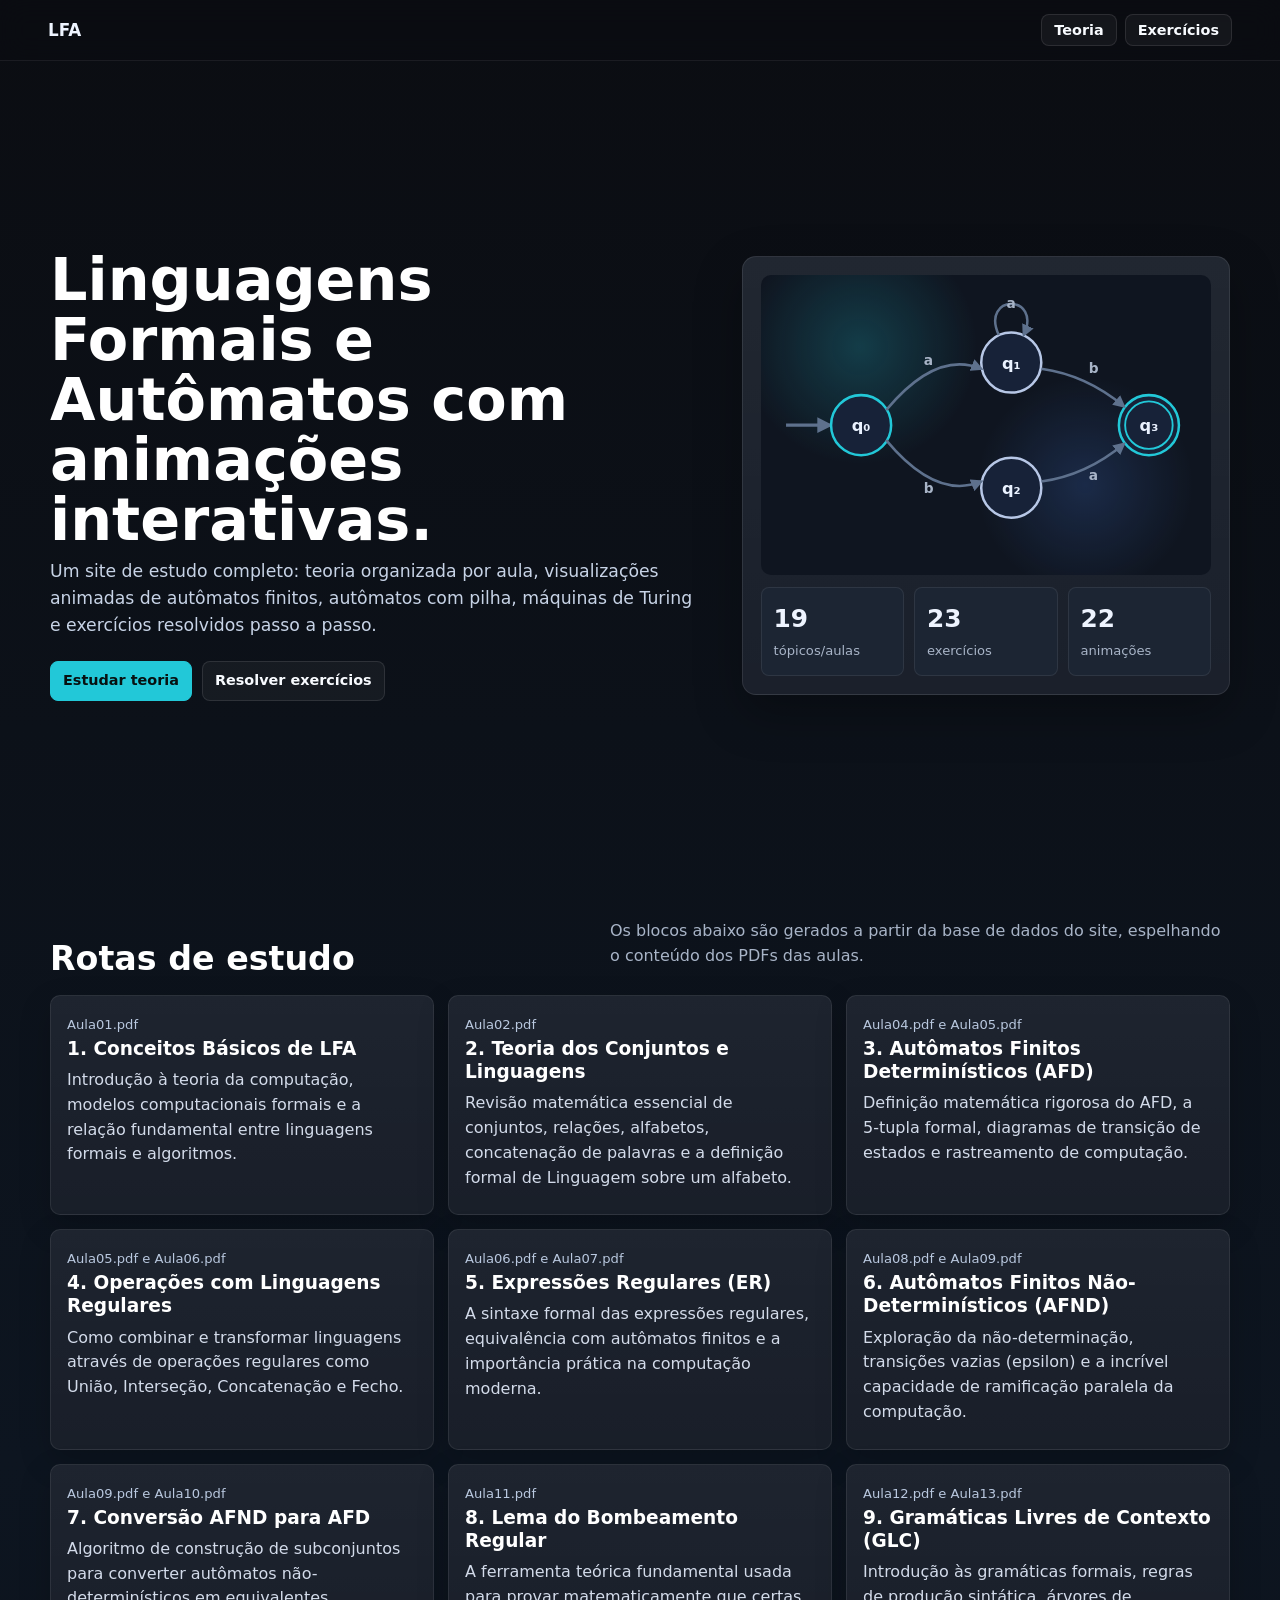
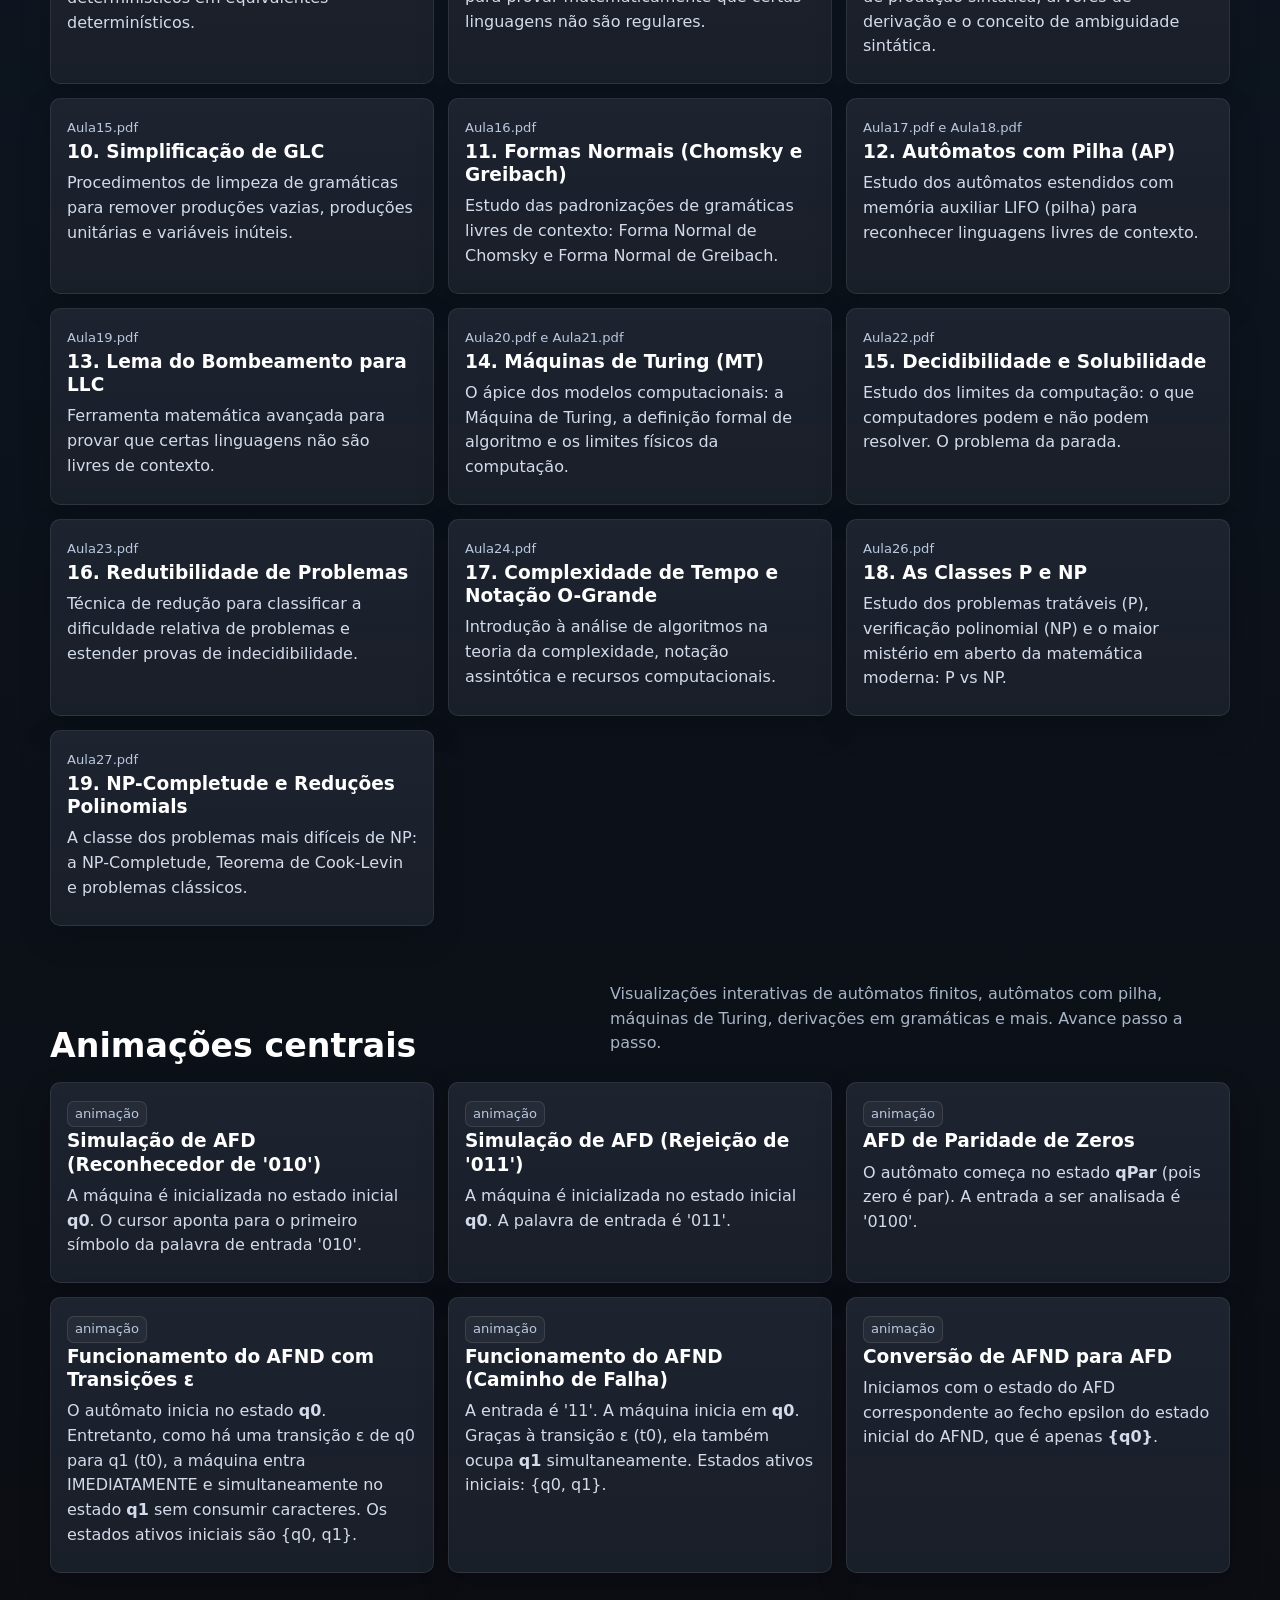
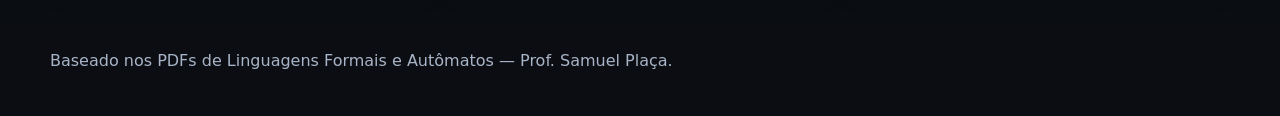
==== index.html @ 789943cb "Initial commit" ====
<!doctype html>
<html lang="pt-BR">
<head>
  <meta charset="utf-8" />
  <meta name="viewport" content="width=device-width, initial-scale=1" />
  <meta name="description" content="Guia interativo de Linguagens Formais e Autômatos com teoria, animações SVG de autômatos e exercícios resolvidos." />
  <link rel="icon" href="data:," />
  <link rel="stylesheet" href="assets/css/site.css" />
  <title>Linguagens Formais e Autômatos - Guia Interativo</title>
</head>
<body data-view="home">
  <header class="topbar">
      <a class="brand" href="index.html">LFA</a>
    <nav class="main-nav" aria-label="Navegação principal">
      <a href="teoria/index.html">Teoria</a>
      <a href="exercicios/index.html">Exercícios</a>
    </nav>
  </header>

  <main>
    <section class="hero">
      <div>
        <h1>Linguagens Formais e Autômatos com animações interativas.</h1>
        <p>Um site de estudo completo: teoria organizada por aula, visualizações animadas de autômatos finitos, autômatos com pilha, máquinas de Turing e exercícios resolvidos passo a passo.</p>
        <div class="hero-actions">
          <a class="button primary" href="teoria/index.html">Estudar teoria</a>
          <a class="button" href="exercicios/index.html">Resolver exercícios</a>
        </div>
      </div>
      <div class="hero-panel">
        <div class="automaton-preview">
          <svg viewBox="0 0 360 240" aria-hidden="true">
            <!-- Initial arrow -->
            <line x1="20" y1="120" x2="55" y2="120" stroke="#5e718d" stroke-width="2.5" marker-end="url(#heroArrow)" />
            <!-- States -->
            <circle cx="80" cy="120" r="24" fill="#172238" stroke="#22c8d8" stroke-width="2"/>
            <text x="80" y="125" text-anchor="middle" fill="#eaf2ff" font-size="13" font-weight="800">q₀</text>
            <circle cx="200" cy="70" r="24" fill="#172238" stroke="#b7c7e6" stroke-width="2"/>
            <text x="200" y="75" text-anchor="middle" fill="#eaf2ff" font-size="13" font-weight="800">q₁</text>
            <circle cx="200" cy="170" r="24" fill="#172238" stroke="#b7c7e6" stroke-width="2"/>
            <text x="200" y="175" text-anchor="middle" fill="#eaf2ff" font-size="13" font-weight="800">q₂</text>
            <!-- Accepting state (double circle) -->
            <circle cx="310" cy="120" r="24" fill="#172238" stroke="#22c8d8" stroke-width="2"/>
            <circle cx="310" cy="120" r="19" fill="none" stroke="#22c8d8" stroke-width="1.5"/>
            <text x="310" y="125" text-anchor="middle" fill="#eaf2ff" font-size="13" font-weight="800">q₃</text>
            <!-- Transitions -->
            <path d="M 100 108 Q 140 60 176 75" fill="none" stroke="#5e718d" stroke-width="2" marker-end="url(#heroArrow)"/>
            <text x="130" y="72" fill="#a8b4c7" font-size="11" font-weight="700">a</text>
            <path d="M 100 132 Q 140 180 176 165" fill="none" stroke="#5e718d" stroke-width="2" marker-end="url(#heroArrow)"/>
            <text x="130" y="174" fill="#a8b4c7" font-size="11" font-weight="700">b</text>
            <path d="M 224 75 Q 260 80 290 105" fill="none" stroke="#5e718d" stroke-width="2" marker-end="url(#heroArrow)"/>
            <text x="262" y="78" fill="#a8b4c7" font-size="11" font-weight="700">b</text>
            <path d="M 224 165 Q 260 160 290 135" fill="none" stroke="#5e718d" stroke-width="2" marker-end="url(#heroArrow)"/>
            <text x="262" y="164" fill="#a8b4c7" font-size="11" font-weight="700">a</text>
            <!-- Self-loop on q1 -->
            <path d="M 190 48 C 175 15, 225 15, 210 48" fill="none" stroke="#5e718d" stroke-width="2" marker-end="url(#heroArrow)"/>
            <text x="200" y="26" text-anchor="middle" fill="#a8b4c7" font-size="11" font-weight="700">a</text>
            <defs>
              <marker id="heroArrow" viewBox="0 0 10 10" refX="8" refY="5" markerWidth="5" markerHeight="5" orient="auto-start-reverse">
                <path d="M 0 0 L 10 5 L 0 10 z" fill="#5e718d"/>
              </marker>
            </defs>
          </svg>
        </div>
        <div class="mini-stats" id="homeStats"></div>
      </div>
    </section>

    <section class="section-shell">
      <div class="section-heading">
        <h2>Rotas de estudo</h2>
        <p>Os blocos abaixo são gerados a partir da base de dados do site, espelhando o conteúdo dos PDFs das aulas.</p>
      </div>
      <div id="homeTopicGrid" class="topic-grid"></div>
    </section>

    <section class="section-shell compact">
      <div class="section-heading">
        <h2>Animações centrais</h2>
        <p>Visualizações interativas de autômatos finitos, autômatos com pilha, máquinas de Turing, derivações em gramáticas e mais. Avance passo a passo.</p>
      </div>
      <div id="homeAnimationGrid" class="animation-grid"></div>
    </section>
  </main>

  <footer class="footer">
        <span>Baseado nos PDFs de Linguagens Formais e Autômatos — Prof. Samuel Plaça.</span>
  </footer>

  <script src="assets/js/site-data.js"></script>
  <script src="assets/js/site.js"></script>
</body>
</html>
---- assets/css/site.css ----
/* ===================================================================
   Linguagens Formais e Autômatos – site.css
   Dark-themed · Glassmorphism · Cyan/Teal accent
   =================================================================== */

/* ── Design Tokens ────────────────────────────────────────────────── */
:root{
  --bg:#0b0d12;
  --bg-soft:#111722;
  --panel:#151b26;
  --panel-2:#1c2533;
  --text:#eef4ff;
  --muted:#a8b4c7;
  --line:#344256;
  --accent:#22c8d8;          /* cyan/teal – cor primária */
  --accent-dark:#179ba8;
  --accent-glow:rgba(34,200,216,.25);
  --blue:#4f8cff;
  --orange:#f5a524;
  --red:#ef4b4b;
  --purple:#a77cff;
  --green:#1db77f;
  --shadow:0 18px 48px rgba(0,0,0,.28);
}

/* ── Reset & Base ─────────────────────────────────────────────────── */
*{box-sizing:border-box}
html{scroll-behavior:smooth}
body{
  margin:0;
  background:linear-gradient(180deg,#0b0d12 0%,#0d1520 44%,#0b0d12 100%);
  color:var(--text);
  font-family:Inter,ui-sans-serif,system-ui,-apple-system,Segoe UI,Roboto,Arial,sans-serif;
  line-height:1.55;
}
a{color:inherit;text-decoration:none}
p{color:#d3dbea;margin:8px 0}
h1,h2,h3{margin:0;color:#fff;letter-spacing:0}
h1{font-size:clamp(2.2rem,4.6vw,4.9rem);line-height:1.02}
h2{font-size:clamp(1.6rem,2.6vw,2.4rem);line-height:1.12}
h3{font-size:1.16rem;line-height:1.25}

/* ── Utility ──────────────────────────────────────────────────────── */
.sr-only{
  position:absolute;
  width:1px;
  height:1px;
  padding:0;
  margin:-1px;
  overflow:hidden;
  clip:rect(0,0,0,0);
  white-space:nowrap;
  border:0;
}

/* ── Topbar ───────────────────────────────────────────────────────── */
.topbar{
  position:sticky;
  z-index:20;
  top:0;
  display:flex;
  align-items:center;
  justify-content:space-between;
  gap:18px;
  padding:14px clamp(18px,4vw,48px);
  background:rgba(11,13,18,.84);
  border-bottom:1px solid rgba(255,255,255,.07);
  backdrop-filter:blur(14px);
}
.brand{font-weight:850;font-size:1.05rem}

/* ── Navigation ───────────────────────────────────────────────────── */
.main-nav{display:flex;gap:8px;flex-wrap:wrap;justify-content:flex-end}
.main-nav a,.button,.tab-list button,.step-controls button{
  border:1px solid rgba(255,255,255,.1);
  background:rgba(255,255,255,.045);
  color:#f8fbff;
  border-radius:8px;
  padding:8px 12px;
  font:700 .9rem/1 Inter,system-ui,sans-serif;
  cursor:pointer;
}
.main-nav a:hover,.main-nav a.active,.button.primary,.tab-list button.active,.step-controls button:hover{
  background:var(--accent);
  border-color:var(--accent);
  color:#071111;
}

/* ── Main container ───────────────────────────────────────────────── */
main{width:min(1180px,calc(100% - 36px));margin:0 auto}

/* ── Hero ─────────────────────────────────────────────────────────── */
.hero{
  min-height:calc(100vh - 72px);
  display:grid;
  grid-template-columns:minmax(0,1.05fr) minmax(320px,.78fr);
  gap:34px;
  align-items:center;
  padding:56px 0;
}
.hero p{max-width:760px;font-size:1.08rem;color:#c7d3e6}
.hero-actions{display:flex;gap:10px;flex-wrap:wrap;margin-top:22px}
.button{display:inline-flex;align-items:center;justify-content:center;min-height:40px}

/* ── Hero Panel (automaton preview) ───────────────────────────────── */
.hero-panel{
  border:1px solid rgba(255,255,255,.09);
  background:linear-gradient(180deg,rgba(255,255,255,.05),rgba(255,255,255,.025)),var(--panel);
  border-radius:14px;
  padding:18px;
  box-shadow:var(--shadow);
}

/* ── Automaton preview (hero) ─────────────────────────────────────── */
.automaton-preview{
  position:relative;
  aspect-ratio:3/2;
  border-radius:10px;
  overflow:hidden;
  background:
    radial-gradient(circle at 22% 24%,rgba(34,200,216,.22),transparent 28%),
    radial-gradient(circle at 72% 70%,rgba(79,140,255,.18),transparent 28%),
    #0f1520;
}
.automaton-preview svg{position:absolute;inset:0;width:100%;height:100%}

/* State circles inside preview */
.automaton-preview .state{
  position:absolute;
  left:var(--x);
  top:var(--y);
  z-index:2;
  display:grid;
  place-items:center;
  width:38px;
  height:38px;
  transform:translate(-50%,-50%);
  border-radius:50%;
  background:#122030;
  border:2px solid #b7c7e6;
  font-weight:850;
  font-size:.82rem;
  color:var(--text);
  transition:border-color .25s ease,box-shadow .25s ease;
}
.automaton-preview .state.accepting{
  box-shadow:0 0 0 3px #122030, 0 0 0 5px #b7c7e6;
}

/* ── Mini Stats ───────────────────────────────────────────────────── */
.mini-stats{display:grid;grid-template-columns:repeat(3,1fr);gap:10px;margin-top:12px}
.stat{border:1px solid rgba(255,255,255,.08);background:var(--panel-2);border-radius:8px;padding:12px}
.stat strong{display:block;font-size:1.55rem}
.stat span{font-size:.82rem;color:var(--muted)}

/* ── Sections ─────────────────────────────────────────────────────── */
.section-shell{padding:22px 0 48px}
.section-shell.compact{padding-top:0}
.section-heading{display:flex;justify-content:space-between;gap:20px;align-items:end;margin-bottom:18px}
.section-heading p{max-width:620px;color:var(--muted)}
.section-heading.tight{align-items:start;display:block}

/* ── Cards Grids ──────────────────────────────────────────────────── */
.topic-grid,.animation-grid{display:grid;grid-template-columns:repeat(3,minmax(0,1fr));gap:14px}

.topic-card,.animation-card,.content-card,.exercise-card{
  border:1px solid rgba(255,255,255,.08);
  background:linear-gradient(180deg,rgba(255,255,255,.04),rgba(255,255,255,.015)),var(--panel);
  border-radius:10px;
  padding:16px;
  box-shadow:0 12px 32px rgba(0,0,0,.18);
}

.topic-card small,.source,.tag{color:#b9c8df;font-size:.82rem}
.source{display:inline-block;max-width:100%;overflow-wrap:anywhere;word-break:break-word}
.tag{
  display:inline-flex;
  align-items:center;
  border:1px solid rgba(255,255,255,.1);
  border-radius:7px;
  padding:2px 7px;
  background:rgba(255,255,255,.045);
  margin:2px 4px 2px 0;
}

/* ── App Layout (teoria / exercícios) ─────────────────────────────── */
.app-layout{
  display:grid;
  grid-template-columns:300px minmax(0,1fr);
  gap:22px;
  align-items:start;
  width:min(1480px,calc(100% - 28px));
  padding:24px 0 54px;
  transition:grid-template-columns .2s ease;
}
.app-layout.rail-collapsed{
  grid-template-columns:58px minmax(0,1fr);
}

/* ── Rail / Sidebar ───────────────────────────────────────────────── */
.rail{
  position:sticky;
  top:72px;
  max-height:calc(100vh - 92px);
  overflow:auto;
  border:1px solid rgba(255,255,255,.08);
  background:rgba(18,24,34,.9);
  border-radius:12px;
  padding:16px;
  transition:padding .2s ease,background .2s ease;
}
.rail h1{font-size:1.6rem}
.rail p{font-size:.92rem;color:var(--muted)}
.rail-head{display:flex;align-items:center;justify-content:space-between;gap:12px}

.rail-toggle{
  flex:0 0 auto;
  display:grid;
  place-items:center;
  width:34px;
  height:34px;
  border:1px solid rgba(255,255,255,.13);
  border-radius:8px;
  background:rgba(255,255,255,.055);
  cursor:pointer;
}
.rail-toggle:hover{border-color:var(--accent);background:rgba(34,200,216,.16)}

.rail-toggle-lines,.rail-toggle-lines::before,.rail-toggle-lines::after{
  display:block;
  width:16px;
  height:2px;
  border-radius:3px;
  background:#e9f3ff;
}
.rail-toggle-lines{position:relative}
.rail-toggle-lines::before,.rail-toggle-lines::after{content:"";position:absolute;left:0}
.rail-toggle-lines::before{top:-6px}
.rail-toggle-lines::after{top:6px}

.rail-content{transition:opacity .15s ease,transform .15s ease}
.rail.is-collapsed{padding:12px 8px;overflow:hidden}
.rail.is-collapsed .rail-head{justify-content:center}
.rail.is-collapsed .rail-title,.rail.is-collapsed .rail-content{
  width:0;height:0;opacity:0;overflow:hidden;pointer-events:none;transform:translateX(-8px);
}

/* ── Tab list ─────────────────────────────────────────────────────── */
.tab-list{display:flex;flex-direction:column;gap:7px;margin-top:14px}
.tab-list button{text-align:left;line-height:1.2;color:#d8e3f5}
.tab-list button.active{color:#071111}

/* ── Content Stage ────────────────────────────────────────────────── */
.content-stage{min-width:0}
.content-card{margin-bottom:16px}
.content-card h2{margin-bottom:4px}
.content-card h3{margin-top:18px}
.content-card ul,.content-card ol{color:#d7dfec;padding-left:20px}
.content-card li{margin:6px 0}

/* ── Formula / Code ───────────────────────────────────────────────── */
.formula{
  overflow:auto;
  border:1px solid rgba(255,255,255,.08);
  border-radius:8px;
  background:#090e18;
  color:#dff6ff;
  padding:10px 12px;
  font-family:ui-monospace,SFMono-Regular,Menlo,Consolas,monospace;
}

/* ── Visual Cards ─────────────────────────────────────────────────── */
.visual-grid{display:grid;gap:14px;margin-top:16px}
.visual-card{border:1px solid rgba(255,255,255,.08);border-radius:10px;background:#101620;padding:12px}

/* ── Graph Box (legacy compat) ────────────────────────────────────── */
.graph-box{
  min-height:320px;
  display:grid;
  place-items:center;
  border:1px solid rgba(255,255,255,.07);
  border-radius:8px;
  background:#0b1220;
  overflow:hidden;
}
.graph-box svg{
  display:block;
  width:100%;
  max-width:100%;
  height:auto;
  max-height:min(62vh,540px);
  min-height:260px;
  aspect-ratio:var(--graph-ratio,720 / 380);
}

/* ── Step Controls ────────────────────────────────────────────────── */
.step-controls{display:flex;align-items:center;gap:8px;margin-top:10px}
.step-controls span{flex:1;text-align:center;color:var(--muted);font-size:.9rem}
.step-text{margin-top:10px;border-left:3px solid var(--orange);padding-left:10px;color:#dce7f7}

/* ── Exercises ────────────────────────────────────────────────────── */
.exercise-list{display:grid;gap:16px}
.exercise-card{padding:0;overflow:hidden}
.exercise-head{display:flex;justify-content:space-between;gap:12px;align-items:start;padding:16px;border-bottom:1px solid rgba(255,255,255,.08)}
.exercise-body{display:block;padding:16px}
.solution-toggle{margin-top:16px}
.prompt{white-space:pre-line;color:#e1e8f5}
.question-list{margin:10px 0 0;padding-left:20px;color:#dce5f4}
.solution{border-top:1px solid rgba(255,255,255,.08);padding:16px;background:rgba(255,255,255,.025)}
.solution ol{padding-left:20px;color:#dce5f4}
.solution-graph{margin-top:14px}
.solution-graph h4{margin:0 0 10px;color:#fff;font-size:1rem}
.prompt-graph-grid{display:grid;grid-template-columns:repeat(auto-fit,minmax(260px,1fr));gap:12px;margin-top:14px}
.prompt-graph-grid .solution-graph{margin-top:0}
.prompt-graph-grid .graph-box{min-height:260px}

/* ── Table / Matrix ───────────────────────────────────────────────── */
.matrix-wrap{margin-top:16px;overflow:auto}
.matrix-wrap h3{margin-bottom:8px}
.table-scroll{margin-top:16px;overflow:auto}
.table-scroll h4{margin:0 0 8px;color:#fff;font-size:1rem}

/* ── Footer ───────────────────────────────────────────────────────── */
.footer{width:min(1180px,calc(100% - 36px));margin:0 auto;padding:28px 0 42px;color:var(--muted)}

/* ── SVG Typography ───────────────────────────────────────────────── */
.svg-label{font-family:Inter,Arial,sans-serif;font-size:12px;font-weight:800;fill:#eaf2ff}
.svg-muted{fill:#b6c3d8}


/* ===================================================================
   AUTOMATA-SPECIFIC STYLES
   =================================================================== */

/* ── Automaton Box ────────────────────────────────────────────────── */
.automaton-box{
  position:relative;
  min-height:320px;
  display:grid;
  place-items:center;
  border:1px solid rgba(34,200,216,.12);
  border-radius:10px;
  background:
    radial-gradient(ellipse 60% 50% at 50% 50%,rgba(34,200,216,.06),transparent),
    #0b1220;
  overflow:hidden;
  box-shadow:inset 0 1px 0 rgba(255,255,255,.04);
}
.automaton-box svg{
  display:block;
  width:100%;
  max-width:100%;
  height:auto;
  max-height:min(62vh,540px);
  min-height:260px;
  aspect-ratio:var(--automaton-ratio,720 / 380);
}

/* ── SVG Automaton States ─────────────────────────────────────────── */
.automaton-box .svg-state{
  fill:#132030;
  stroke:#6b849e;
  stroke-width:2;
  transition:fill .22s ease,stroke .22s ease,filter .22s ease;
}
.automaton-box .svg-state-label{
  font-family:Inter,Arial,sans-serif;
  font-size:13px;
  font-weight:800;
  fill:#eaf2ff;
  text-anchor:middle;
  dominant-baseline:central;
  pointer-events:none;
}

/* ── SVG Transitions ──────────────────────────────────────────────── */
.automaton-box .svg-transition{
  fill:none;
  stroke:#5e718d;
  stroke-width:2;
  stroke-linecap:round;
  transition:stroke .22s ease,stroke-width .22s ease;
}
.automaton-box .svg-transition-label{
  font-family:Inter,Arial,sans-serif;
  font-size:11px;
  font-weight:700;
  fill:#a8bdd5;
}
.automaton-box .svg-arrowhead{
  fill:#5e718d;
  transition:fill .22s ease;
}
/* Initial state arrow */
.automaton-box .svg-initial-arrow{
  fill:none;
  stroke:var(--accent);
  stroke-width:2;
  stroke-linecap:round;
}
.automaton-box .svg-initial-arrowhead{
  fill:var(--accent);
}

/* ── State: Active (animação de simulação) ────────────────────────── */
.state-active .svg-state,
.svg-state.state-active{
  fill:rgba(34,200,216,.2);
  stroke:var(--accent);
  stroke-width:2.5;
  filter:drop-shadow(0 0 10px rgba(34,200,216,.45));
}
.state-active .svg-state-label,
.svg-state.state-active + .svg-state-label{
  fill:#fff;
}

/* ── State: Accepting (estado de aceitação – duplo círculo) ───────── */
.state-accepting .svg-state,
.svg-state.state-accepting{
  stroke:#22c8d8;
  stroke-width:2;
}
/* segundo círculo interno para duplo-círculo */
.state-accepting .svg-state-inner,
.svg-state-inner.state-accepting{
  fill:none;
  stroke:#22c8d8;
  stroke-width:2;
}

/* Accepting + Active */
.state-accepting.state-active .svg-state{
  fill:rgba(34,200,216,.25);
  filter:drop-shadow(0 0 14px rgba(34,200,216,.55));
}

/* ── Transition: Active (animação de simulação) ───────────────────── */
.transition-active .svg-transition,
.svg-transition.transition-active{
  stroke:var(--accent);
  stroke-width:3;
  filter:drop-shadow(0 0 6px rgba(34,200,216,.5));
}
.transition-active .svg-arrowhead,
.svg-arrowhead.transition-active{
  fill:var(--accent);
}
.transition-active .svg-transition-label,
.svg-transition-label.transition-active{
  fill:#fff;
  font-weight:800;
}

/* ── Turing Machine – Tape Display ────────────────────────────────── */
.tape-display{
  display:flex;
  align-items:center;
  gap:0;
  margin:16px auto;
  padding:6px 12px;
  overflow-x:auto;
  border:1px solid rgba(34,200,216,.15);
  border-radius:10px;
  background:linear-gradient(180deg,rgba(255,255,255,.03),rgba(255,255,255,.01)),#0d1420;
  box-shadow:inset 0 2px 6px rgba(0,0,0,.25);
  scrollbar-width:thin;
  scrollbar-color:rgba(34,200,216,.25) transparent;
}
.tape-cell{
  flex:0 0 auto;
  display:grid;
  place-items:center;
  width:42px;
  height:46px;
  border:1px solid rgba(255,255,255,.1);
  border-right:none;
  background:rgba(255,255,255,.025);
  font-family:ui-monospace,SFMono-Regular,Menlo,Consolas,monospace;
  font-size:1.05rem;
  font-weight:700;
  color:var(--text);
  transition:background .2s ease,border-color .2s ease,color .2s ease;
}
.tape-cell:first-child{border-radius:6px 0 0 6px}
.tape-cell:last-child{border-radius:0 6px 6px 0;border-right:1px solid rgba(255,255,255,.1)}
.tape-cell.blank{color:var(--muted);opacity:.45}
.tape-cell.read{color:rgba(168,180,199,.4);opacity:.6;background:rgba(0,0,0,.15)}


/* Cabeçote (head) – célula atualmente lida */
.tape-cell.head{
  background:rgba(34,200,216,.18);
  border-color:var(--accent);
  color:#fff;
  box-shadow:0 0 12px rgba(34,200,216,.3);
  position:relative;
}
.tape-cell.head::after{
  content:"▼";
  position:absolute;
  top:-18px;
  left:50%;
  transform:translateX(-50%);
  font-size:.7rem;
  color:var(--accent);
  text-shadow:0 0 6px rgba(34,200,216,.5);
}

/* ── Pushdown Automaton – Stack Display ───────────────────────────── */
.stack-display{
  display:flex;
  flex-direction:column;
  align-items:center;
  gap:0;
  min-width:68px;
  max-width:90px;
  margin:0 auto;
  border:1px solid rgba(167,124,255,.2);
  border-radius:8px;
  background:linear-gradient(180deg,rgba(255,255,255,.03),rgba(255,255,255,.01)),#0d1420;
  overflow:hidden;
  box-shadow:inset 0 2px 6px rgba(0,0,0,.25);
}
.stack-label{
  width:100%;
  padding:5px 0;
  text-align:center;
  font-size:.72rem;
  font-weight:700;
  letter-spacing:.06em;
  text-transform:uppercase;
  color:var(--muted);
  background:rgba(255,255,255,.04);
  border-bottom:1px solid rgba(255,255,255,.08);
}
.stack-cell{
  width:100%;
  display:grid;
  place-items:center;
  padding:7px 6px;
  border-bottom:1px solid rgba(255,255,255,.07);
  font-family:ui-monospace,SFMono-Regular,Menlo,Consolas,monospace;
  font-size:1rem;
  font-weight:700;
  color:var(--text);
  transition:background .2s ease;
}
.stack-cell:last-child{border-bottom:none}
.stack-cell.top{
  background:rgba(167,124,255,.15);
  color:#d5c4ff;
  box-shadow:inset 0 0 8px rgba(167,124,255,.12);
}
.stack-cell.bottom-marker{
  color:var(--muted);
  opacity:.5;
  font-size:.9rem;
}

/* ── Derivation Tree ──────────────────────────────────────────────── */
.derivation-tree{
  position:relative;
  min-height:280px;
  display:grid;
  place-items:center;
  border:1px solid rgba(245,165,36,.12);
  border-radius:10px;
  background:
    radial-gradient(ellipse 50% 45% at 50% 30%,rgba(245,165,36,.05),transparent),
    #0b1220;
  overflow:hidden;
  padding:16px;
}
.derivation-tree svg{
  display:block;
  width:100%;
  height:auto;
  max-height:min(55vh,480px);
  min-height:220px;
}
/* Tree node */
.derivation-tree .tree-node{
  fill:#132030;
  stroke:#7a8ea6;
  stroke-width:1.5;
  transition:fill .2s ease,stroke .2s ease;
}
.derivation-tree .tree-node.nonterminal{
  fill:rgba(245,165,36,.1);
  stroke:var(--orange);
}
.derivation-tree .tree-node.terminal{
  fill:rgba(34,200,216,.1);
  stroke:var(--accent);
  rx:4;
  ry:4;
}
.derivation-tree .tree-edge{
  fill:none;
  stroke:#5e718d;
  stroke-width:1.5;
}
.derivation-tree .tree-label{
  font-family:Inter,Arial,sans-serif;
  font-size:12px;
  font-weight:700;
  fill:#eaf2ff;
  text-anchor:middle;
  dominant-baseline:central;
}

/* ── Grammar Display ──────────────────────────────────────────────── */
.grammar-display{
  border:1px solid rgba(79,140,255,.15);
  border-radius:10px;
  background:linear-gradient(180deg,rgba(79,140,255,.04),transparent),#0c111c;
  padding:16px 20px;
  margin:12px 0;
  font-family:ui-monospace,SFMono-Regular,Menlo,Consolas,monospace;
  font-size:.95rem;
  line-height:1.75;
  color:#d5e2f5;
  overflow-x:auto;
}
.grammar-display .production{
  display:flex;
  align-items:baseline;
  gap:6px;
  padding:2px 0;
}
.grammar-display .nonterminal{
  color:var(--orange);
  font-weight:800;
}
.grammar-display .terminal{
  color:var(--accent);
  font-weight:700;
}
.grammar-display .arrow{
  color:var(--muted);
  margin:0 4px;
  user-select:none;
}
.grammar-display .pipe{
  color:var(--muted);
  margin:0 6px;
}
.grammar-display .epsilon{
  color:var(--purple);
  font-style:italic;
}

/* ── Regex Display ────────────────────────────────────────────────── */
.regex-display{
  display:inline-flex;
  align-items:center;
  gap:4px;
  border:1px solid rgba(34,200,216,.18);
  border-radius:8px;
  background:rgba(34,200,216,.06);
  padding:8px 16px;
  margin:8px 0;
  font-family:ui-monospace,SFMono-Regular,Menlo,Consolas,monospace;
  font-size:1.05rem;
  font-weight:600;
  color:var(--text);
  letter-spacing:.02em;
  word-break:break-all;
}
.regex-display .op{
  color:var(--accent);
  font-weight:800;
}
.regex-display .group{
  color:var(--orange);
}
.regex-display .char-class{
  color:var(--purple);
}
.regex-display .quantifier{
  color:var(--red);
  font-weight:800;
}

/* ── Simulation Controls Bar ──────────────────────────────────────── */
.sim-controls{
  display:flex;
  align-items:center;
  gap:8px;
  margin-top:12px;
  padding:8px 12px;
  border:1px solid rgba(255,255,255,.07);
  border-radius:8px;
  background:rgba(255,255,255,.025);
}
.sim-controls .sim-input{
  flex:1;
  min-width:120px;
  border:1px solid rgba(255,255,255,.12);
  border-radius:6px;
  background:rgba(0,0,0,.3);
  color:var(--text);
  font-family:ui-monospace,SFMono-Regular,Menlo,Consolas,monospace;
  font-size:.92rem;
  padding:6px 10px;
  outline:none;
  transition:border-color .2s ease;
}
.sim-controls .sim-input:focus{border-color:var(--accent)}
.sim-controls .sim-input::placeholder{color:rgba(168,180,199,.45)}

.sim-status{
  display:inline-flex;
  align-items:center;
  gap:5px;
  font-size:.85rem;
  font-weight:700;
  padding:4px 10px;
  border-radius:6px;
}
.sim-status.accepted{color:#0c3c2e;background:rgba(29,183,127,.85)}
.sim-status.rejected{color:#3c0c0c;background:rgba(239,75,75,.85)}
.sim-status.running{color:#0c2c3c;background:rgba(34,200,216,.85)}

/* ── Transition Table ─────────────────────────────────────────────── */
.transition-table{
  width:100%;
  border-collapse:collapse;
  margin:12px 0;
  font-size:.9rem;
}
.transition-table th,.transition-table td{
  border:1px solid rgba(255,255,255,.08);
  padding:8px 12px;
  text-align:center;
}
.transition-table th{
  background:rgba(255,255,255,.05);
  color:var(--text);
  font-weight:700;
  font-size:.82rem;
  letter-spacing:.04em;
  text-transform:uppercase;
}
.transition-table td{
  background:rgba(255,255,255,.015);
  color:#d0dcef;
  font-family:ui-monospace,SFMono-Regular,Menlo,Consolas,monospace;
}
.transition-table tr:hover td{background:rgba(34,200,216,.06)}
.transition-table td.active-cell{
  background:rgba(34,200,216,.15);
  color:#fff;
  box-shadow:inset 0 0 0 1px var(--accent);
}

/* ── Glassmorphism Accent Panel ───────────────────────────────────── */
.glass-panel{
  border:1px solid rgba(255,255,255,.1);
  background:rgba(255,255,255,.04);
  backdrop-filter:blur(16px);
  border-radius:12px;
  padding:20px;
  box-shadow:0 8px 32px rgba(0,0,0,.2);
}

/* ── Pulse animation (for active states) ──────────────────────────── */
@keyframes pulse-cyan{
  0%,100%{filter:drop-shadow(0 0 6px rgba(34,200,216,.3))}
  50%{filter:drop-shadow(0 0 16px rgba(34,200,216,.6))}
}
.state-active .svg-state,
.svg-state.state-active{
  animation:pulse-cyan 1.6s ease-in-out infinite;
}

@keyframes tape-slide{
  from{transform:translateX(42px);opacity:0}
  to{transform:translateX(0);opacity:1}
}
.tape-cell.entering{animation:tape-slide .25s ease-out}

@keyframes stack-push{
  from{transform:translateY(-20px);opacity:0}
  to{transform:translateY(0);opacity:1}
}
.stack-cell.pushing{animation:stack-push .25s ease-out}

@keyframes stack-pop{
  from{transform:translateY(0);opacity:1}
  to{transform:translateY(-20px);opacity:0}
}
.stack-cell.popping{animation:stack-pop .25s ease-in forwards}

/* ── Responsive ───────────────────────────────────────────────────── */
@media (max-width:920px){
  .hero,.app-layout,.exercise-body{grid-template-columns:1fr}
  .hero{min-height:auto}
  .rail{position:relative;top:0;max-height:none}
  .app-layout.rail-collapsed{grid-template-columns:1fr}
  .rail.is-collapsed{padding:10px 12px}
  .rail.is-collapsed .rail-head{justify-content:space-between}
  .rail.is-collapsed .rail-title{
    width:auto;height:auto;opacity:1;transform:none;
  }
  .topic-grid,.animation-grid,.mini-stats{grid-template-columns:1fr}
  .section-heading{display:block}
  .topbar{position:relative;align-items:flex-start}
  .visual-card,.content-card,.graph-box,.automaton-box{min-width:0}
  .graph-box svg,.automaton-box svg{min-width:0;min-height:260px}
  .tape-display{margin:12px 0}
  .stack-display{max-width:100%;flex-direction:row;flex-wrap:wrap}
  .sim-controls{flex-wrap:wrap}
}

/* ── Motion preferences ───────────────────────────────────────────── */
@media (prefers-reduced-motion:no-preference){
  .topic-card,.animation-card,.content-card,.exercise-card{
    transition:transform .18s ease,border-color .18s ease;
  }
  .topic-card:hover,.animation-card:hover,.exercise-card:hover{
    transform:translateY(-2px);
    border-color:rgba(34,200,216,.28);
  }
}
@media (prefers-reduced-motion:reduce){
  .state-active .svg-state,
  .svg-state.state-active{animation:none}
  .tape-cell.entering{animation:none}
  .stack-cell.pushing,.stack-cell.popping{animation:none}
}
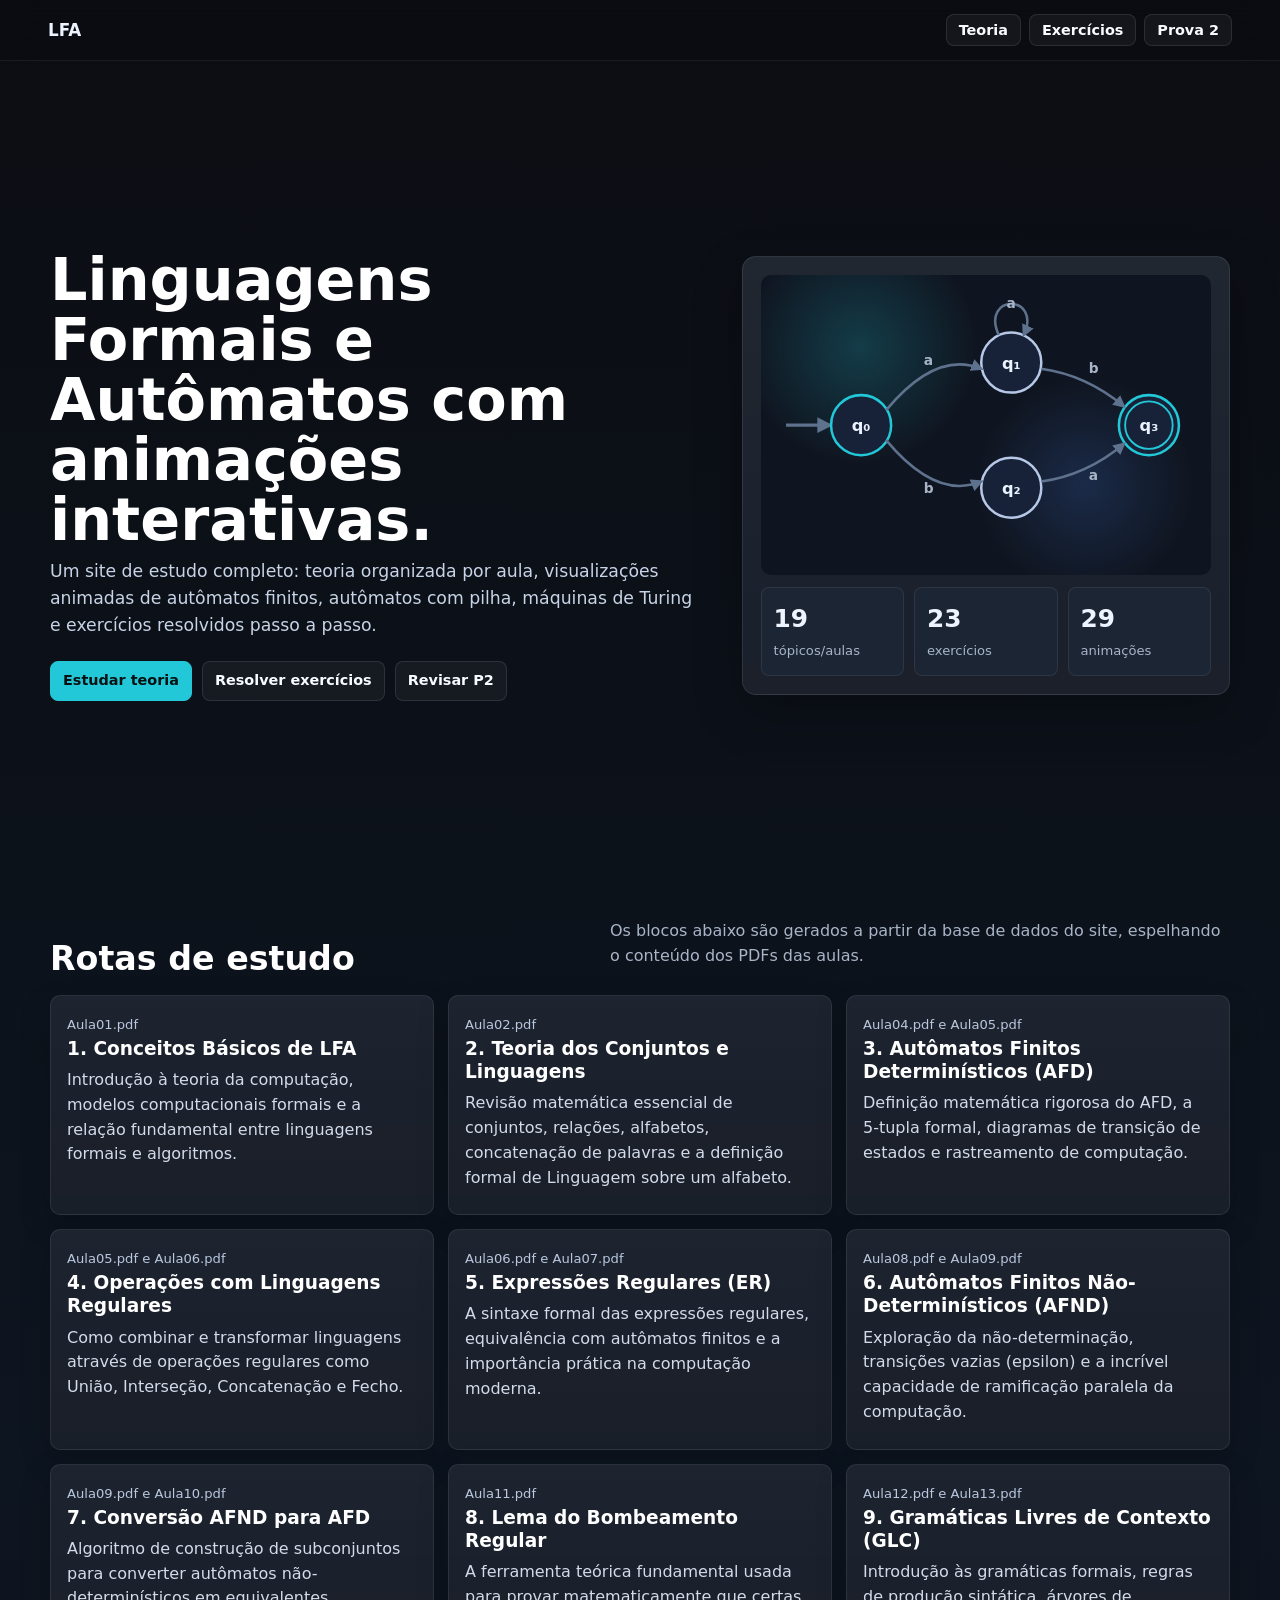
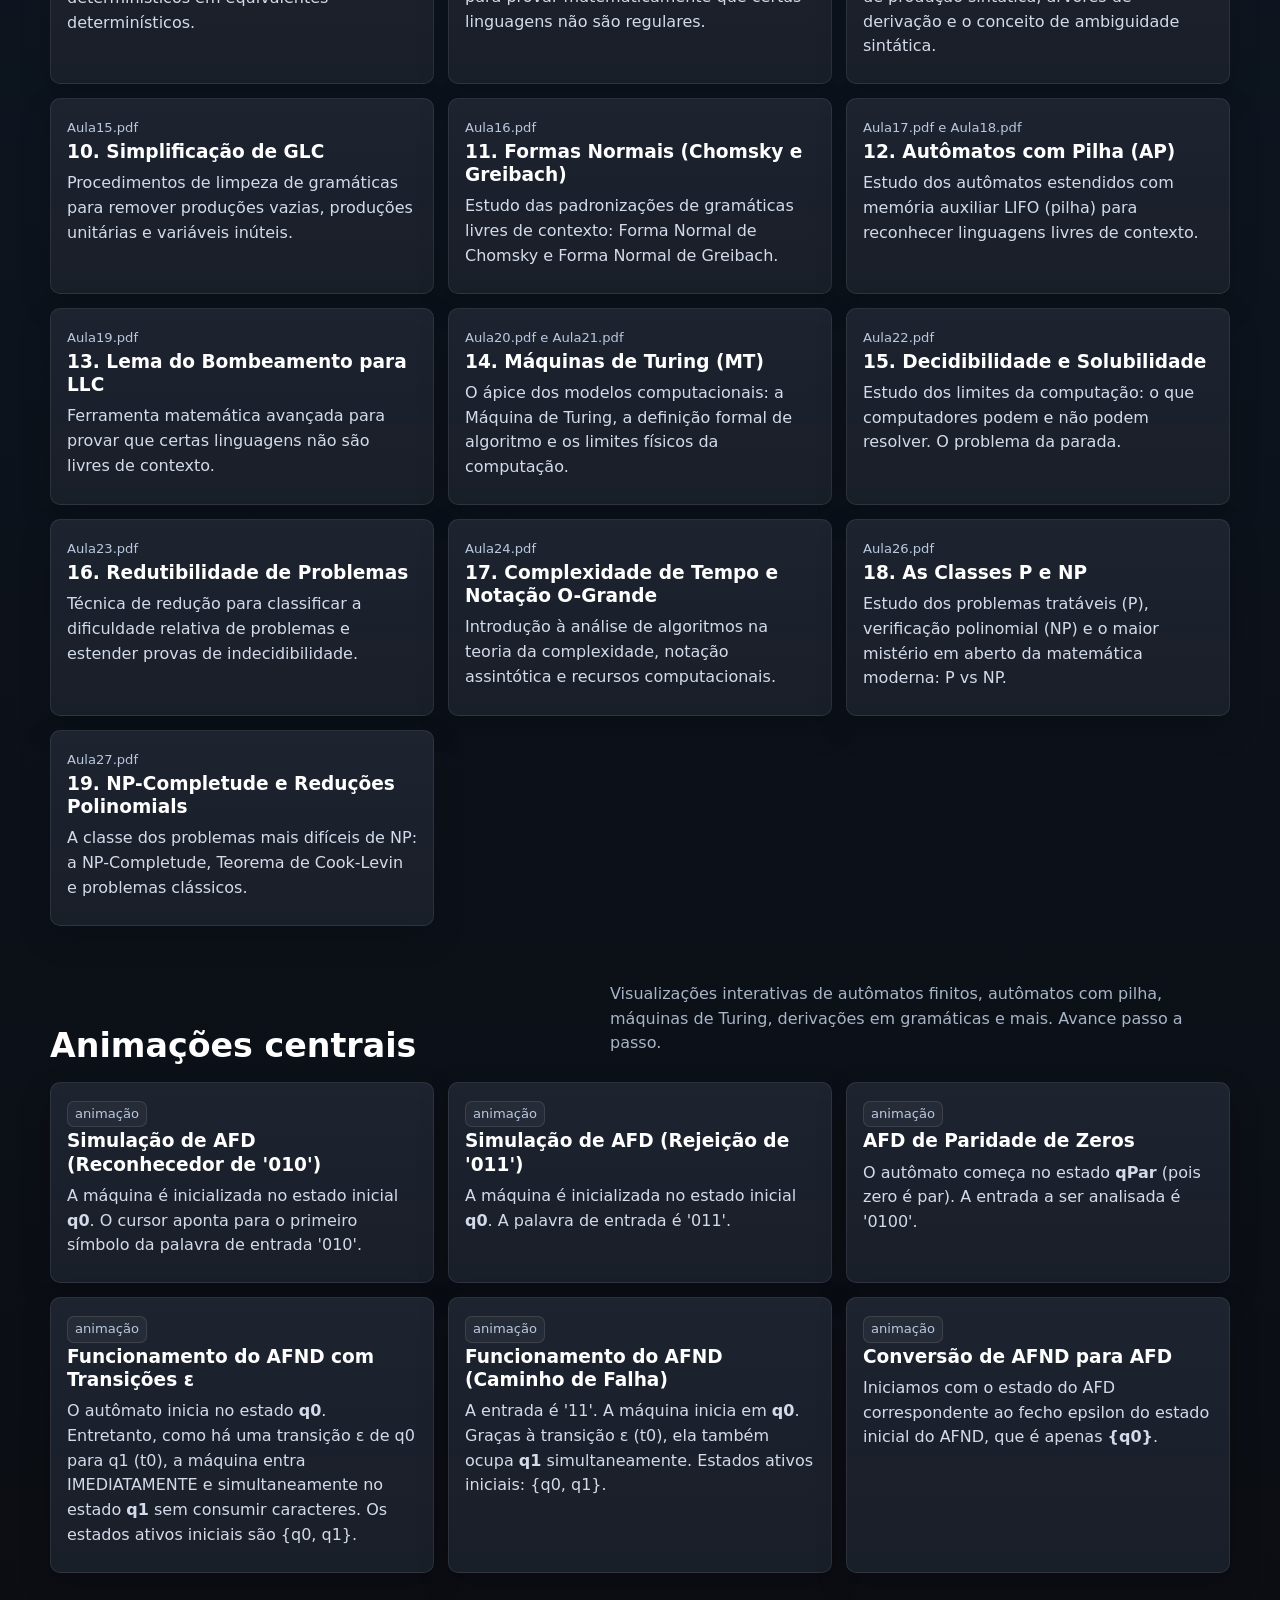
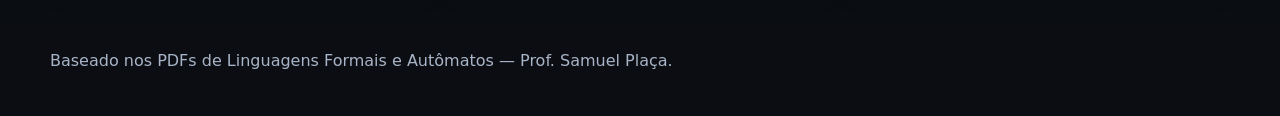
==== commit a98e5fa1: "feat: add prova 2 animated study guide" ====
--- a/index.html
+++ b/index.html
@@ -14,6 +14,7 @@
     <nav class="main-nav" aria-label="Navegação principal">
       <a href="teoria/index.html">Teoria</a>
       <a href="exercicios/index.html">Exercícios</a>
+      <a href="prova2/index.html">Prova 2</a>
     </nav>
   </header>
 
@@ -25,6 +26,7 @@
         <div class="hero-actions">
           <a class="button primary" href="teoria/index.html">Estudar teoria</a>
           <a class="button" href="exercicios/index.html">Resolver exercícios</a>
+          <a class="button" href="prova2/index.html">Revisar P2</a>
         </div>
       </div>
       <div class="hero-panel">
--- a/assets/css/site.css
+++ b/assets/css/site.css
@@ -763,6 +763,170 @@
   border-radius:12px;
   padding:20px;
   box-shadow:0 8px 32px rgba(0,0,0,.2);
+}
+
+/* ── Prova 2 Guide ───────────────────────────────────────────────── */
+pre{
+  margin:12px 0;
+  padding:14px 16px;
+  overflow:auto;
+  border:1px solid rgba(255,255,255,.08);
+  border-radius:8px;
+  background:#090e18;
+  color:#dff6ff;
+  font-family:ui-monospace,SFMono-Regular,Menlo,Consolas,monospace;
+  font-size:.92rem;
+  line-height:1.55;
+}
+
+.p2-overview{
+  border-color:rgba(34,200,216,.18);
+  background:
+    radial-gradient(circle at 16% 0%,rgba(34,200,216,.12),transparent 34%),
+    linear-gradient(180deg,rgba(255,255,255,.05),rgba(255,255,255,.015)),
+    var(--panel);
+}
+.p2-overview h2{margin:4px 0 10px}
+.p2-pillrow{display:flex;flex-wrap:wrap;gap:8px;margin:16px 0}
+.p2-section{scroll-margin-top:92px}
+.p2-section + .p2-section{margin-top:16px}
+.p2-section h2{margin:6px 0 8px}
+.p2-rich-text h3{
+  margin:18px 0 8px;
+  font-size:1.04rem;
+}
+.p2-rich-text ul,.p2-rich-text ol{
+  color:#d7dfec;
+  padding-left:20px;
+}
+.p2-rich-text li{margin:6px 0}
+.p2-topic-link{
+  display:inline-flex;
+  align-items:center;
+  width:max-content;
+  max-width:100%;
+  margin:6px 0 14px;
+  padding:6px 9px;
+  border:1px solid rgba(34,200,216,.2);
+  border-radius:8px;
+  background:rgba(34,200,216,.07);
+  color:#dffbff;
+  font-size:.86rem;
+  font-weight:750;
+}
+.p2-mini-grid{
+  display:grid;
+  grid-template-columns:repeat(2,minmax(0,1fr));
+  gap:12px;
+  margin:14px 0;
+}
+.p2-mini-grid.three{grid-template-columns:repeat(3,minmax(0,1fr))}
+.p2-mini{
+  border:1px solid rgba(255,255,255,.08);
+  border-radius:8px;
+  background:rgba(255,255,255,.035);
+  padding:12px;
+}
+.p2-mini strong{display:block;color:#fff;margin-bottom:4px}
+.p2-mini p{font-size:.92rem}
+.p2-note{
+  margin:14px 0;
+  padding:13px 15px;
+  border:1px solid rgba(34,200,216,.2);
+  border-radius:8px;
+  background:rgba(34,200,216,.075);
+  color:#dceeff;
+}
+.p2-note p{margin:0}
+.p2-warn{
+  border-color:rgba(245,165,36,.32);
+  background:rgba(245,165,36,.08);
+}
+.p2-success{
+  border-color:rgba(29,183,127,.32);
+  background:rgba(29,183,127,.08);
+}
+.p2-danger{
+  border-color:rgba(239,75,75,.32);
+  background:rgba(239,75,75,.08);
+}
+.p2-table{
+  width:100%;
+  min-width:640px;
+  border-collapse:collapse;
+  font-size:.92rem;
+}
+.p2-table th,.p2-table td{
+  border:1px solid rgba(255,255,255,.08);
+  padding:10px 12px;
+  vertical-align:top;
+}
+.p2-table th{
+  background:rgba(34,200,216,.12);
+  color:#fff;
+  text-align:left;
+  font-weight:800;
+}
+.p2-table td{
+  background:rgba(255,255,255,.018);
+  color:#d7dfec;
+}
+.p2-visuals{margin-top:14px}
+.p2-checklist{
+  display:grid;
+  grid-template-columns:repeat(2,minmax(0,1fr));
+  gap:8px;
+  margin:16px 0;
+}
+.p2-checklist label{
+  display:flex;
+  gap:9px;
+  align-items:flex-start;
+  min-height:44px;
+  padding:10px 12px;
+  border:1px solid rgba(255,255,255,.08);
+  border-radius:8px;
+  background:rgba(255,255,255,.03);
+  color:#dce7f7;
+}
+.p2-checklist input{
+  flex:0 0 auto;
+  margin-top:3px;
+  accent-color:var(--accent);
+}
+.p2-related{margin-top:16px}
+.p2-related h3{margin-bottom:8px}
+.p2-related-grid{
+  display:grid;
+  grid-template-columns:repeat(auto-fit,minmax(220px,1fr));
+  gap:10px;
+  margin-top:12px;
+}
+.p2-related-link{
+  display:grid;
+  gap:7px;
+  border:1px solid rgba(255,255,255,.08);
+  border-radius:8px;
+  background:rgba(255,255,255,.03);
+  padding:12px;
+}
+.p2-related-link small{
+  color:var(--muted);
+  line-height:1.35;
+}
+.multi-tape-container{
+  display:grid;
+  gap:12px;
+  margin-top:12px;
+}
+.multi-tape-row{
+  display:grid;
+  gap:6px;
+  min-width:0;
+}
+.multi-tape-row strong{
+  color:#fff;
+  font-size:.9rem;
 }
 
 /* ── Pulse animation (for active states) ──────────────────────────── */
@@ -812,6 +976,9 @@
   .tape-display{margin:12px 0}
   .stack-display{max-width:100%;flex-direction:row;flex-wrap:wrap}
   .sim-controls{flex-wrap:wrap}
+  .p2-mini-grid,.p2-mini-grid.three,.p2-checklist{grid-template-columns:1fr}
+  .p2-topic-link{width:100%}
+  .p2-table{min-width:560px}
 }
 
 /* ── Motion preferences ───────────────────────────────────────────── */
